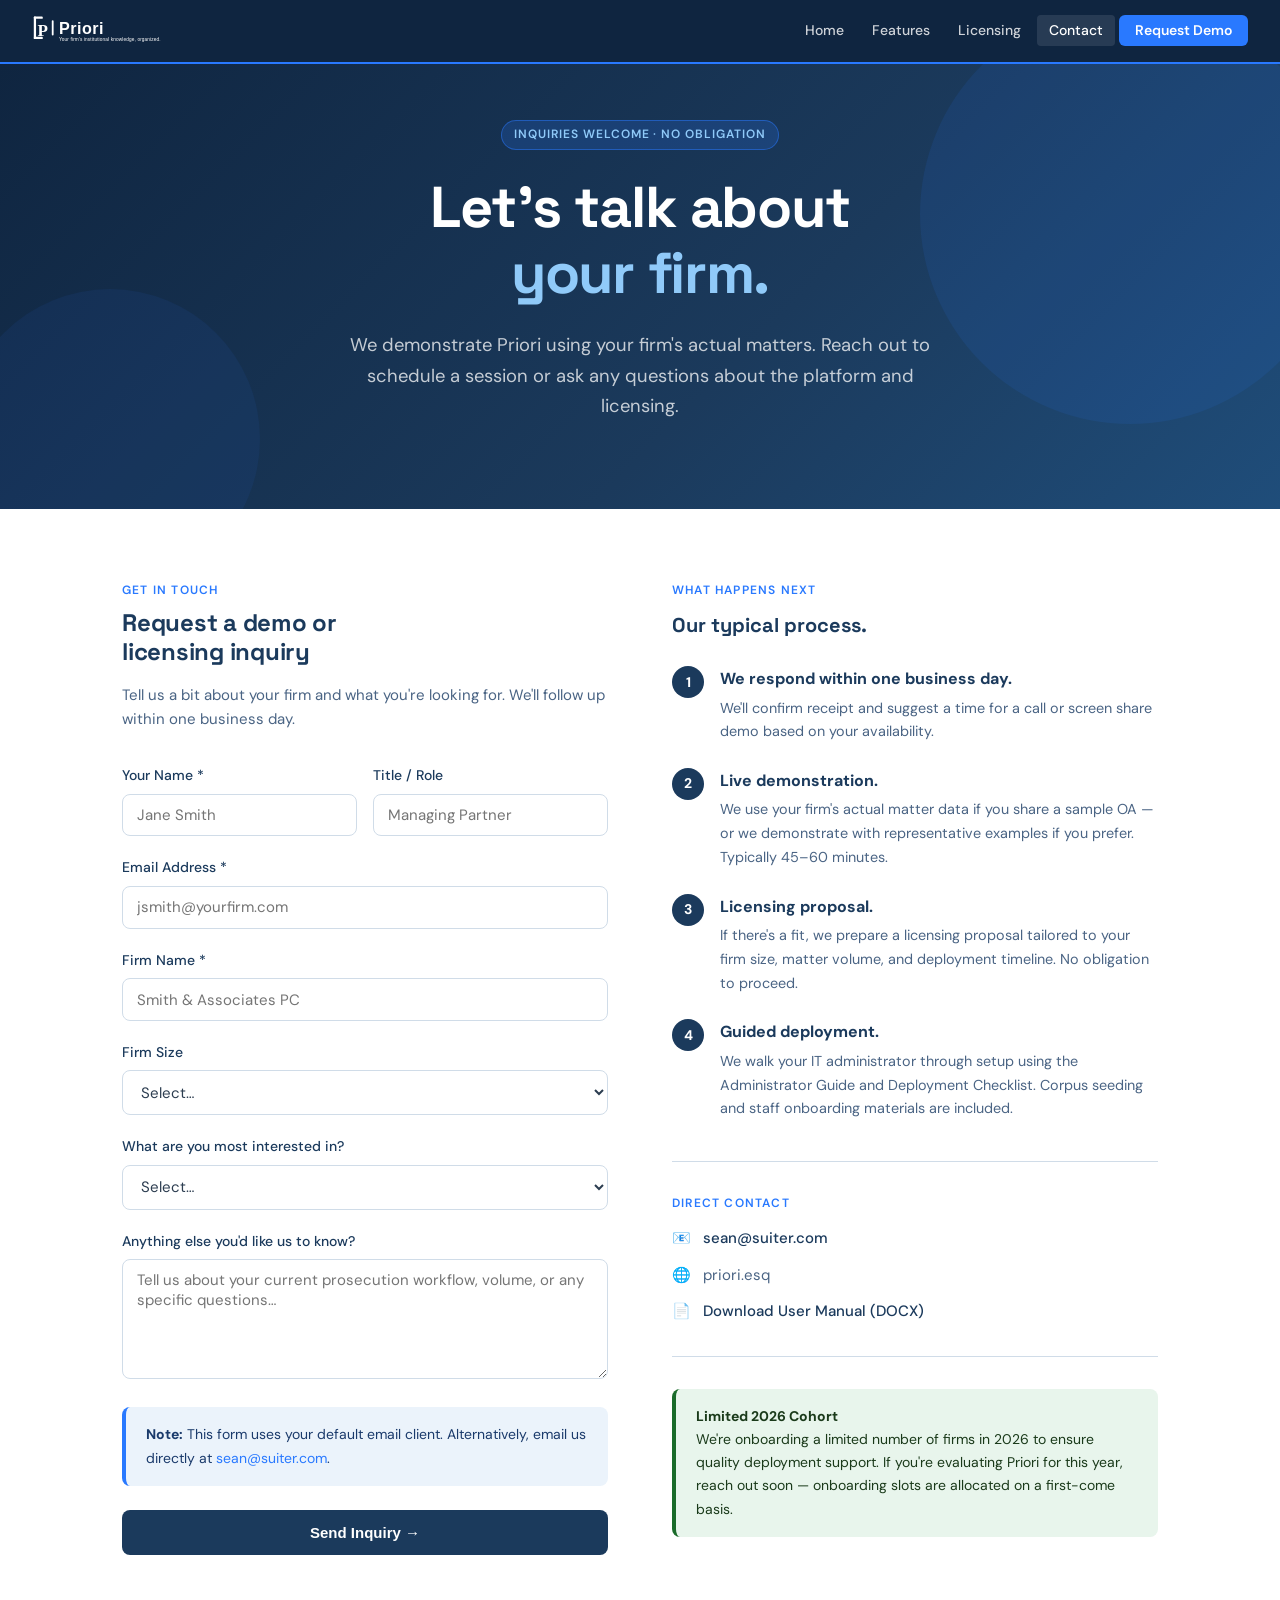
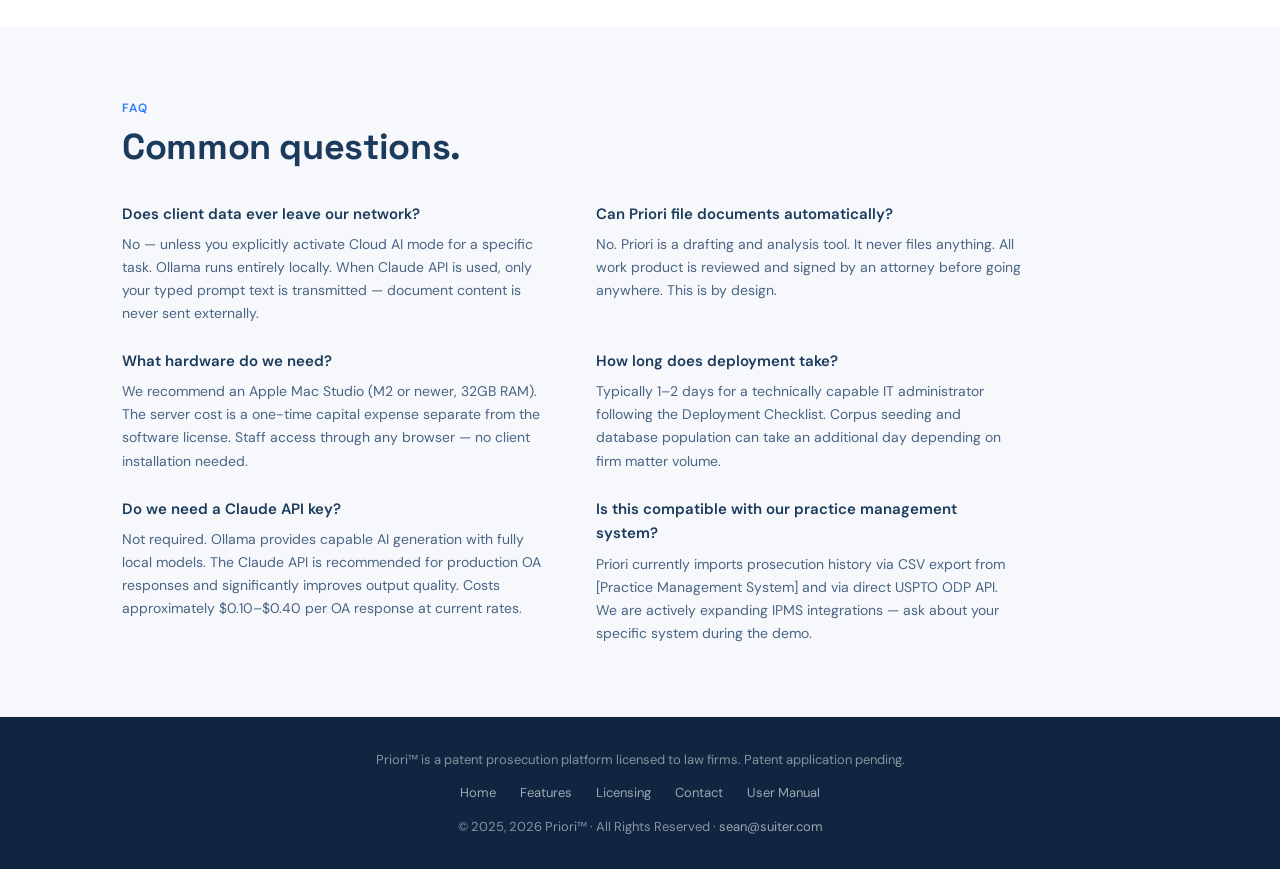
==== contact.html @ cbf9bd6c "Initial commit — Priori.esq static website 4-page static site: Home, Features, Licensing, Contact Sh" ====
<!DOCTYPE html>
<html lang="en">
<head>
  <meta charset="UTF-8">
  <meta name="viewport" content="width=device-width, initial-scale=1.0">
  <title>Contact — Priori™ Patent Prosecution Platform</title>
  <meta name="description" content="Contact Priori to request a demonstration, inquire about licensing, or ask questions about the platform.">
  <link rel="stylesheet" href="styles.css">
</head>
<body>

<nav class="nav">
  <a href="index.html" class="nav-logo">
    <img src="priori_logo.svg" alt="Priori">
  </a>
  <ul class="nav-links">
    <li><a href="index.html">Home</a></li>
    <li><a href="features.html">Features</a></li>
    <li><a href="licensing.html">Licensing</a></li>
    <li><a href="contact.html" class="active">Contact</a></li>
    <li><a href="contact.html" class="nav-cta">Request Demo</a></li>
  </ul>
</nav>

<!-- ── PAGE HERO ───────────────────────────────────────────── -->
<section class="hero" style="padding: 3.5rem 2rem 3rem;">
  <div class="hero-badge">Inquiries Welcome · No Obligation</div>
  <h1>Let's talk about<br><span>your firm.</span></h1>
  <p>We demonstrate Priori using your firm's actual matters. Reach out to schedule a session or ask any questions about the platform and licensing.</p>
</section>

<!-- ── CONTACT CONTENT ────────────────────────────────────────→ -->
<section class="section">
  <div class="container">
    <div style="display: grid; grid-template-columns: 1fr 1fr; gap: 4rem; align-items: start;">

      <!-- FORM -->
      <div>
        <div class="section-label">Get In Touch</div>
        <div class="section-title" style="font-size: 1.5rem;">Request a demo or<br>licensing inquiry</div>
        <p style="color: var(--slate); margin-bottom: 2rem; font-size: 0.9375rem;">Tell us a bit about your firm and what you're looking for. We'll follow up within one business day.</p>

        <form action="mailto:sean@suiter.com" method="post" enctype="text/plain">
          <div class="form-grid">
            <div class="form-group">
              <label for="name">Your Name *</label>
              <input type="text" id="name" name="name" placeholder="Jane Smith" required>
            </div>
            <div class="form-group">
              <label for="title">Title / Role</label>
              <input type="text" id="title" name="title" placeholder="Managing Partner">
            </div>
          </div>
          <div class="form-group">
            <label for="email">Email Address *</label>
            <input type="email" id="email" name="email" placeholder="jsmith@yourfirm.com" required>
          </div>
          <div class="form-group">
            <label for="firm">Firm Name *</label>
            <input type="text" id="firm" name="firm" placeholder="Smith & Associates PC" required>
          </div>
          <div class="form-group">
            <label for="size">Firm Size</label>
            <select id="size" name="size">
              <option value="">Select…</option>
              <option>Solo practitioner</option>
              <option>2–5 attorneys</option>
              <option>6–15 attorneys</option>
              <option>16–50 attorneys</option>
              <option>50+ attorneys</option>
            </select>
          </div>
          <div class="form-group">
            <label for="interest">What are you most interested in?</label>
            <select id="interest" name="interest">
              <option value="">Select…</option>
              <option>Live demonstration</option>
              <option>Licensing / pricing inquiry</option>
              <option>Technical / IT questions</option>
              <option>General information</option>
              <option>Outside counsel / in-house evaluation</option>
            </select>
          </div>
          <div class="form-group">
            <label for="message">Anything else you'd like us to know?</label>
            <textarea id="message" name="message" placeholder="Tell us about your current prosecution workflow, volume, or any specific questions…"></textarea>
          </div>

          <div class="alert alert-blue" style="margin-bottom: 1.5rem;">
            <strong>Note:</strong> This form uses your default email client. Alternatively, email us directly at <a href="mailto:sean@suiter.com">sean@suiter.com</a>.
          </div>

          <button type="submit" class="btn btn-navy" style="width: 100%; justify-content: center;">Send Inquiry →</button>
        </form>
      </div>

      <!-- RIGHT COLUMN -->
      <div>
        <div class="section-label">What Happens Next</div>
        <h3 style="font-family: 'Space Grotesk', sans-serif; color: var(--navy); margin-bottom: 1.5rem; font-size: 1.25rem; font-weight: 700;">Our typical process.</h3>

        <div style="display: flex; flex-direction: column; gap: 1.5rem; margin-bottom: 2.5rem;">
          <div style="display: flex; gap: 1rem;">
            <div style="width: 32px; height: 32px; background: var(--navy); color: #fff; border-radius: 50%; display: flex; align-items: center; justify-content: center; font-weight: 700; font-size: 0.875rem; flex-shrink: 0;">1</div>
            <div>
              <strong style="color: var(--navy);">We respond within one business day.</strong>
              <p style="color: var(--slate); font-size: 0.9rem; margin-top: 0.25rem;">We'll confirm receipt and suggest a time for a call or screen share demo based on your availability.</p>
            </div>
          </div>
          <div style="display: flex; gap: 1rem;">
            <div style="width: 32px; height: 32px; background: var(--navy); color: #fff; border-radius: 50%; display: flex; align-items: center; justify-content: center; font-weight: 700; font-size: 0.875rem; flex-shrink: 0;">2</div>
            <div>
              <strong style="color: var(--navy);">Live demonstration.</strong>
              <p style="color: var(--slate); font-size: 0.9rem; margin-top: 0.25rem;">We use your firm's actual matter data if you share a sample OA — or we demonstrate with representative examples if you prefer. Typically 45–60 minutes.</p>
            </div>
          </div>
          <div style="display: flex; gap: 1rem;">
            <div style="width: 32px; height: 32px; background: var(--navy); color: #fff; border-radius: 50%; display: flex; align-items: center; justify-content: center; font-weight: 700; font-size: 0.875rem; flex-shrink: 0;">3</div>
            <div>
              <strong style="color: var(--navy);">Licensing proposal.</strong>
              <p style="color: var(--slate); font-size: 0.9rem; margin-top: 0.25rem;">If there's a fit, we prepare a licensing proposal tailored to your firm size, matter volume, and deployment timeline. No obligation to proceed.</p>
            </div>
          </div>
          <div style="display: flex; gap: 1rem;">
            <div style="width: 32px; height: 32px; background: var(--navy); color: #fff; border-radius: 50%; display: flex; align-items: center; justify-content: center; font-weight: 700; font-size: 0.875rem; flex-shrink: 0;">4</div>
            <div>
              <strong style="color: var(--navy);">Guided deployment.</strong>
              <p style="color: var(--slate); font-size: 0.9rem; margin-top: 0.25rem;">We walk your IT administrator through setup using the Administrator Guide and Deployment Checklist. Corpus seeding and staff onboarding materials are included.</p>
            </div>
          </div>
        </div>

        <hr class="divider">

        <div class="section-label" style="margin-bottom: 0.75rem;">Direct Contact</div>
        <div style="display: flex; flex-direction: column; gap: 0.75rem; margin-bottom: 2rem;">
          <div style="display: flex; align-items: center; gap: 0.75rem; font-size: 0.9375rem;">
            <span>📧</span>
            <a href="mailto:sean@suiter.com" style="color: var(--navy); font-weight: 500;">sean@suiter.com</a>
          </div>
          <div style="display: flex; align-items: center; gap: 0.75rem; font-size: 0.9375rem;">
            <span>🌐</span>
            <span style="color: var(--slate);">priori.esq</span>
          </div>
          <div style="display: flex; align-items: center; gap: 0.75rem; font-size: 0.9375rem;">
            <span>📄</span>
            <a href="Priori_UserManual.docx" download style="color: var(--navy); font-weight: 500;">Download User Manual (DOCX)</a>
          </div>
        </div>

        <hr class="divider">

        <div class="alert alert-green">
          <strong>Limited 2026 Cohort</strong><br>
          We're onboarding a limited number of firms in 2026 to ensure quality deployment support. If you're evaluating Priori for this year, reach out soon — onboarding slots are allocated on a first-come basis.
        </div>
      </div>

    </div>
  </div>
</section>

<!-- ── FAQ ─────────────────────────────────────────────────── -->
<section class="section" style="background: var(--light);">
  <div class="container">
    <div class="section-label">FAQ</div>
    <div class="section-title">Common questions.</div>

    <div style="display: grid; grid-template-columns: 1fr 1fr; gap: 1.5rem 3rem; margin-top: 2rem; max-width: 900px;">

      <div>
        <h4 style="color: var(--navy); font-size: 0.9375rem; font-weight: 600; margin-bottom: 0.4rem;">Does client data ever leave our network?</h4>
        <p style="font-size: 0.875rem; color: var(--slate);">No — unless you explicitly activate Cloud AI mode for a specific task. Ollama runs entirely locally. When Claude API is used, only your typed prompt text is transmitted — document content is never sent externally.</p>
      </div>

      <div>
        <h4 style="color: var(--navy); font-size: 0.9375rem; font-weight: 600; margin-bottom: 0.4rem;">Can Priori file documents automatically?</h4>
        <p style="font-size: 0.875rem; color: var(--slate);">No. Priori is a drafting and analysis tool. It never files anything. All work product is reviewed and signed by an attorney before going anywhere. This is by design.</p>
      </div>

      <div>
        <h4 style="color: var(--navy); font-size: 0.9375rem; font-weight: 600; margin-bottom: 0.4rem;">What hardware do we need?</h4>
        <p style="font-size: 0.875rem; color: var(--slate);">We recommend an Apple Mac Studio (M2 or newer, 32GB RAM). The server cost is a one-time capital expense separate from the software license. Staff access through any browser — no client installation needed.</p>
      </div>

      <div>
        <h4 style="color: var(--navy); font-size: 0.9375rem; font-weight: 600; margin-bottom: 0.4rem;">How long does deployment take?</h4>
        <p style="font-size: 0.875rem; color: var(--slate);">Typically 1–2 days for a technically capable IT administrator following the Deployment Checklist. Corpus seeding and database population can take an additional day depending on firm matter volume.</p>
      </div>

      <div>
        <h4 style="color: var(--navy); font-size: 0.9375rem; font-weight: 600; margin-bottom: 0.4rem;">Do we need a Claude API key?</h4>
        <p style="font-size: 0.875rem; color: var(--slate);">Not required. Ollama provides capable AI generation with fully local models. The Claude API is recommended for production OA responses and significantly improves output quality. Costs approximately $0.10–$0.40 per OA response at current rates.</p>
      </div>

      <div>
        <h4 style="color: var(--navy); font-size: 0.9375rem; font-weight: 600; margin-bottom: 0.4rem;">Is this compatible with our practice management system?</h4>
        <p style="font-size: 0.875rem; color: var(--slate);">Priori currently imports prosecution history via CSV export from [Practice Management System] and via direct USPTO ODP API. We are actively expanding IPMS integrations — ask about your specific system during the demo.</p>
      </div>

    </div>
  </div>
</section>

<footer>
  <div class="footer-inner">
    <div>Priori™ is a patent prosecution platform licensed to law firms. Patent application pending.</div>
    <div class="footer-links">
      <a href="index.html">Home</a>
      <a href="features.html">Features</a>
      <a href="licensing.html">Licensing</a>
      <a href="contact.html">Contact</a>
      <a href="Priori_UserManual.docx" download>User Manual</a>
    </div>
    <div>© 2025, 2026 Priori™ · All Rights Reserved · <a href="mailto:sean@suiter.com">sean@suiter.com</a></div>
  </div>
</footer>

</body>
</html>
---- styles.css ----
/* ── Priori.esq — Shared Stylesheet ── */
@import url('https://fonts.googleapis.com/css2?family=Space+Grotesk:wght@400;500;600;700&family=DM+Sans:ital,wght@0,300;0,400;0,500;1,400&display=swap');

:root {
  --navy:   #1B3A5C;
  --navy2:  #0F2540;
  --blue:   #2979FF;
  --slate:  #4A6484;
  --mist:   #EBF3FB;
  --green:  #1A6B2A;
  --lgreen: #E8F5EC;
  --amber:  #7B4000;
  --lamber: #FFFBF0;
  --red:    #9B2E2E;
  --lred:   #FDF0F0;
  --light:  #F6F8FB;
  --border: #D0DCE8;
  --body:   #2C3D50;
  --muted:  #7A8AA0;
  --white:  #FFFFFF;
}

*, *::before, *::after { box-sizing: border-box; margin: 0; padding: 0; }

html { scroll-behavior: smooth; font-size: 16px; }

body {
  font-family: 'DM Sans', system-ui, sans-serif;
  color: var(--body);
  background: var(--white);
  line-height: 1.65;
}

a { color: var(--blue); text-decoration: none; }
a:hover { text-decoration: underline; }

/* ── NAV ─────────────────────────────────────────────────── */
.nav {
  position: sticky;
  top: 0;
  z-index: 100;
  background: var(--navy2);
  border-bottom: 2px solid var(--blue);
  padding: 0 2rem;
  display: flex;
  align-items: center;
  justify-content: space-between;
  height: 64px;
}

.nav-logo {
  display: flex;
  align-items: center;
  gap: 0.5rem;
  text-decoration: none;
}

.nav-logo img { height: 36px; filter: brightness(0) invert(1); }

.nav-links {
  display: flex;
  gap: 0.25rem;
  list-style: none;
  align-items: center;
}

.nav-links a {
  color: rgba(255,255,255,0.8);
  font-size: 0.875rem;
  font-weight: 500;
  padding: 0.4rem 0.75rem;
  border-radius: 4px;
  transition: background 0.15s, color 0.15s;
  text-decoration: none;
}

.nav-links a:hover, .nav-links a.active {
  color: #fff;
  background: rgba(255,255,255,0.1);
}

.nav-cta {
  background: var(--blue) !important;
  color: #fff !important;
  border-radius: 6px !important;
  padding: 0.4rem 1rem !important;
  font-weight: 600 !important;
}

.nav-cta:hover { background: #1565C0 !important; }

/* ── HERO ─────────────────────────────────────────────────── */
.hero {
  background: linear-gradient(135deg, var(--navy2) 0%, var(--navy) 60%, #1F4D7A 100%);
  color: #fff;
  padding: 5rem 2rem 4rem;
  text-align: center;
  position: relative;
  overflow: hidden;
}

.hero::before {
  content: '';
  position: absolute;
  top: -60px; right: -60px;
  width: 420px; height: 420px;
  border-radius: 50%;
  background: rgba(41,121,255,0.10);
  pointer-events: none;
}

.hero::after {
  content: '';
  position: absolute;
  bottom: -80px; left: -40px;
  width: 300px; height: 300px;
  border-radius: 50%;
  background: rgba(41,121,255,0.07);
  pointer-events: none;
}

.hero-badge {
  display: inline-block;
  background: rgba(41,121,255,0.20);
  border: 1px solid rgba(41,121,255,0.5);
  color: #90CAF9;
  font-size: 0.75rem;
  font-weight: 600;
  letter-spacing: 0.08em;
  text-transform: uppercase;
  padding: 0.25rem 0.75rem;
  border-radius: 100px;
  margin-bottom: 1.5rem;
}

.hero h1 {
  font-family: 'Space Grotesk', sans-serif;
  font-size: clamp(2.2rem, 5vw, 3.6rem);
  font-weight: 700;
  line-height: 1.15;
  max-width: 820px;
  margin: 0 auto 1.5rem;
  letter-spacing: -0.02em;
}

.hero h1 span { color: #90CAF9; }

.hero p {
  font-size: 1.15rem;
  color: rgba(255,255,255,0.75);
  max-width: 600px;
  margin: 0 auto 2.5rem;
}

.hero-actions {
  display: flex;
  gap: 1rem;
  justify-content: center;
  flex-wrap: wrap;
}

/* ── BUTTONS ─────────────────────────────────────────────── */
.btn {
  display: inline-flex;
  align-items: center;
  gap: 0.4rem;
  padding: 0.75rem 1.5rem;
  border-radius: 8px;
  font-weight: 600;
  font-size: 0.9375rem;
  cursor: pointer;
  transition: all 0.15s;
  text-decoration: none;
  border: 2px solid transparent;
}

.btn-primary {
  background: var(--blue);
  color: #fff;
}
.btn-primary:hover { background: #1565C0; text-decoration: none; color: #fff; }

.btn-outline {
  background: transparent;
  color: #fff;
  border-color: rgba(255,255,255,0.4);
}
.btn-outline:hover {
  background: rgba(255,255,255,0.08);
  border-color: rgba(255,255,255,0.7);
  text-decoration: none;
  color: #fff;
}

.btn-navy {
  background: var(--navy);
  color: #fff;
}
.btn-navy:hover { background: var(--navy2); text-decoration: none; color: #fff; }

.btn-ghost {
  background: transparent;
  color: var(--navy);
  border-color: var(--border);
}
.btn-ghost:hover { background: var(--mist); text-decoration: none; }

/* ── LAYOUT ──────────────────────────────────────────────── */
.container { max-width: 1100px; margin: 0 auto; padding: 0 2rem; }

.section { padding: 4.5rem 2rem; }
.section-sm { padding: 3rem 2rem; }

.section-label {
  font-size: 0.75rem;
  font-weight: 600;
  letter-spacing: 0.1em;
  text-transform: uppercase;
  color: var(--blue);
  margin-bottom: 0.5rem;
}

.section-title {
  font-family: 'Space Grotesk', sans-serif;
  font-size: clamp(1.6rem, 3vw, 2.25rem);
  font-weight: 700;
  color: var(--navy);
  line-height: 1.2;
  margin-bottom: 1rem;
  letter-spacing: -0.01em;
}

.section-sub {
  font-size: 1.05rem;
  color: var(--slate);
  max-width: 640px;
  margin-bottom: 2.5rem;
}

/* ── CARDS ───────────────────────────────────────────────── */
.card-grid {
  display: grid;
  grid-template-columns: repeat(auto-fit, minmax(280px, 1fr));
  gap: 1.5rem;
}

.card {
  background: var(--white);
  border: 1px solid var(--border);
  border-radius: 12px;
  padding: 1.75rem;
  transition: box-shadow 0.2s, transform 0.2s;
}

.card:hover {
  box-shadow: 0 8px 24px rgba(27,58,92,0.12);
  transform: translateY(-2px);
}

.card-icon {
  font-size: 1.75rem;
  margin-bottom: 1rem;
}

.card h3 {
  font-family: 'Space Grotesk', sans-serif;
  font-size: 1.0625rem;
  font-weight: 600;
  color: var(--navy);
  margin-bottom: 0.5rem;
}

.card p {
  font-size: 0.9rem;
  color: var(--slate);
  line-height: 1.6;
}

/* ── AUDIENCE TABS ───────────────────────────────────────── */
.audience-grid {
  display: grid;
  grid-template-columns: repeat(auto-fit, minmax(300px, 1fr));
  gap: 1.5rem;
  margin-top: 2rem;
}

.audience-card {
  border-radius: 12px;
  padding: 2rem;
  border: 1px solid transparent;
}

.audience-card.navy { background: var(--navy); color: #fff; }
.audience-card.navy .aud-label { color: #90CAF9; }
.audience-card.navy h3 { color: #fff; }
.audience-card.navy p { color: rgba(255,255,255,0.75); }
.audience-card.navy ul li::before { color: #90CAF9; }

.audience-card.light { background: var(--mist); border-color: var(--border); }
.audience-card.light .aud-label { color: var(--blue); }
.audience-card.light h3 { color: var(--navy); }
.audience-card.light p { color: var(--slate); }

.audience-card.green { background: var(--lgreen); border-color: #A5D6A7; }
.audience-card.green .aud-label { color: var(--green); }
.audience-card.green h3 { color: var(--green); }
.audience-card.green p { color: #2E7D32; }

.aud-label {
  font-size: 0.7rem;
  font-weight: 700;
  letter-spacing: 0.1em;
  text-transform: uppercase;
  margin-bottom: 0.5rem;
}

.audience-card h3 {
  font-family: 'Space Grotesk', sans-serif;
  font-size: 1.1875rem;
  font-weight: 700;
  margin-bottom: 0.75rem;
  line-height: 1.25;
}

.audience-card ul {
  list-style: none;
  display: flex;
  flex-direction: column;
  gap: 0.5rem;
  font-size: 0.9rem;
  line-height: 1.5;
}

.audience-card ul li::before {
  content: '→ ';
  font-weight: 600;
}

/* ── FEATURE LIST ────────────────────────────────────────── */
.feature-row {
  display: grid;
  grid-template-columns: 1fr 1fr;
  gap: 3rem;
  align-items: center;
  margin-bottom: 4rem;
}

.feature-row.reverse { direction: rtl; }
.feature-row.reverse > * { direction: ltr; }

.feature-text h3 {
  font-family: 'Space Grotesk', sans-serif;
  font-size: 1.375rem;
  font-weight: 700;
  color: var(--navy);
  margin-bottom: 0.75rem;
}

.feature-text p {
  color: var(--slate);
  margin-bottom: 1rem;
  font-size: 0.9375rem;
}

.feature-list {
  list-style: none;
  display: flex;
  flex-direction: column;
  gap: 0.4rem;
}

.feature-list li {
  font-size: 0.875rem;
  color: var(--body);
  display: flex;
  gap: 0.5rem;
}

.feature-list li::before {
  content: '✓';
  color: var(--green);
  font-weight: 700;
  flex-shrink: 0;
}

.feature-panel {
  background: var(--light);
  border: 1px solid var(--border);
  border-radius: 12px;
  padding: 2rem;
  font-size: 0.875rem;
  color: var(--slate);
}

.feature-panel-title {
  font-family: 'Space Grotesk', sans-serif;
  font-size: 0.875rem;
  font-weight: 600;
  color: var(--navy);
  margin-bottom: 1rem;
  padding-bottom: 0.5rem;
  border-bottom: 1px solid var(--border);
}

/* ── PILL TAGS ───────────────────────────────────────────── */
.tag {
  display: inline-block;
  font-size: 0.75rem;
  font-weight: 600;
  padding: 0.2rem 0.6rem;
  border-radius: 100px;
  margin: 0.15rem;
}

.tag-blue { background: var(--mist); color: var(--navy); }
.tag-green { background: var(--lgreen); color: var(--green); }
.tag-amber { background: var(--lamber); color: var(--amber); }

/* ── TRUST BAR ───────────────────────────────────────────── */
.trust-bar {
  background: var(--navy);
  color: rgba(255,255,255,0.7);
  padding: 1.25rem 2rem;
  display: flex;
  gap: 2.5rem;
  justify-content: center;
  flex-wrap: wrap;
  font-size: 0.8125rem;
  font-weight: 500;
  letter-spacing: 0.02em;
}

.trust-bar span { display: flex; align-items: center; gap: 0.4rem; color: rgba(255,255,255,0.8); }
.trust-bar strong { color: #fff; }

/* ── CTA BANNER ──────────────────────────────────────────── */
.cta-banner {
  background: linear-gradient(135deg, var(--navy2) 0%, #1F4D7A 100%);
  color: #fff;
  text-align: center;
  padding: 4rem 2rem;
}

.cta-banner h2 {
  font-family: 'Space Grotesk', sans-serif;
  font-size: clamp(1.5rem, 3vw, 2rem);
  font-weight: 700;
  margin-bottom: 0.75rem;
  letter-spacing: -0.01em;
}

.cta-banner p {
  color: rgba(255,255,255,0.75);
  max-width: 480px;
  margin: 0 auto 2rem;
}

/* ── FOOTER ──────────────────────────────────────────────── */
footer {
  background: var(--navy2);
  color: rgba(255,255,255,0.5);
  padding: 2rem;
  text-align: center;
  font-size: 0.8125rem;
}

footer a { color: rgba(255,255,255,0.6); }
footer a:hover { color: #fff; }

.footer-inner {
  max-width: 1100px;
  margin: 0 auto;
  display: flex;
  flex-direction: column;
  gap: 0.75rem;
  align-items: center;
}

.footer-links {
  display: flex;
  gap: 1.5rem;
  flex-wrap: wrap;
  justify-content: center;
}

/* ── TABLE ───────────────────────────────────────────────── */
table { width: 100%; border-collapse: collapse; font-size: 0.875rem; }
th {
  background: var(--navy);
  color: #fff;
  padding: 0.75rem 1rem;
  text-align: left;
  font-weight: 600;
  font-size: 0.8125rem;
}
td {
  padding: 0.7rem 1rem;
  border-bottom: 1px solid var(--border);
  color: var(--body);
}
tr:nth-child(even) td { background: var(--light); }
.check { color: var(--green); font-weight: 700; }
.dash  { color: var(--muted); }

/* ── FORM ────────────────────────────────────────────────── */
.form-group { margin-bottom: 1.25rem; }
label { display: block; font-size: 0.875rem; font-weight: 500; margin-bottom: 0.4rem; color: var(--navy); }
input, select, textarea {
  width: 100%;
  padding: 0.65rem 0.875rem;
  border: 1.5px solid var(--border);
  border-radius: 8px;
  font-family: inherit;
  font-size: 0.9375rem;
  color: var(--body);
  background: var(--white);
  transition: border-color 0.15s;
}
input:focus, select:focus, textarea:focus {
  outline: none;
  border-color: var(--blue);
}
textarea { resize: vertical; min-height: 120px; }

.form-grid { display: grid; grid-template-columns: 1fr 1fr; gap: 1rem; }

/* ── ALERT BOXES ─────────────────────────────────────────── */
.alert {
  padding: 1rem 1.25rem;
  border-radius: 8px;
  font-size: 0.875rem;
  margin: 1rem 0;
  border-left: 4px solid;
}
.alert-blue { background: var(--mist); border-color: var(--blue); color: #1A3A6B; }
.alert-green { background: var(--lgreen); border-color: var(--green); color: #1A3A1A; }

/* ── DIVIDER ─────────────────────────────────────────────── */
.divider { border: none; border-top: 1px solid var(--border); margin: 2rem 0; }

/* ── RESPONSIVE ──────────────────────────────────────────── */
@media (max-width: 768px) {
  .feature-row { grid-template-columns: 1fr; }
  .feature-row.reverse { direction: ltr; }
  .form-grid { grid-template-columns: 1fr; }
  .nav-links { display: none; }
  .trust-bar { gap: 1.25rem; }
}
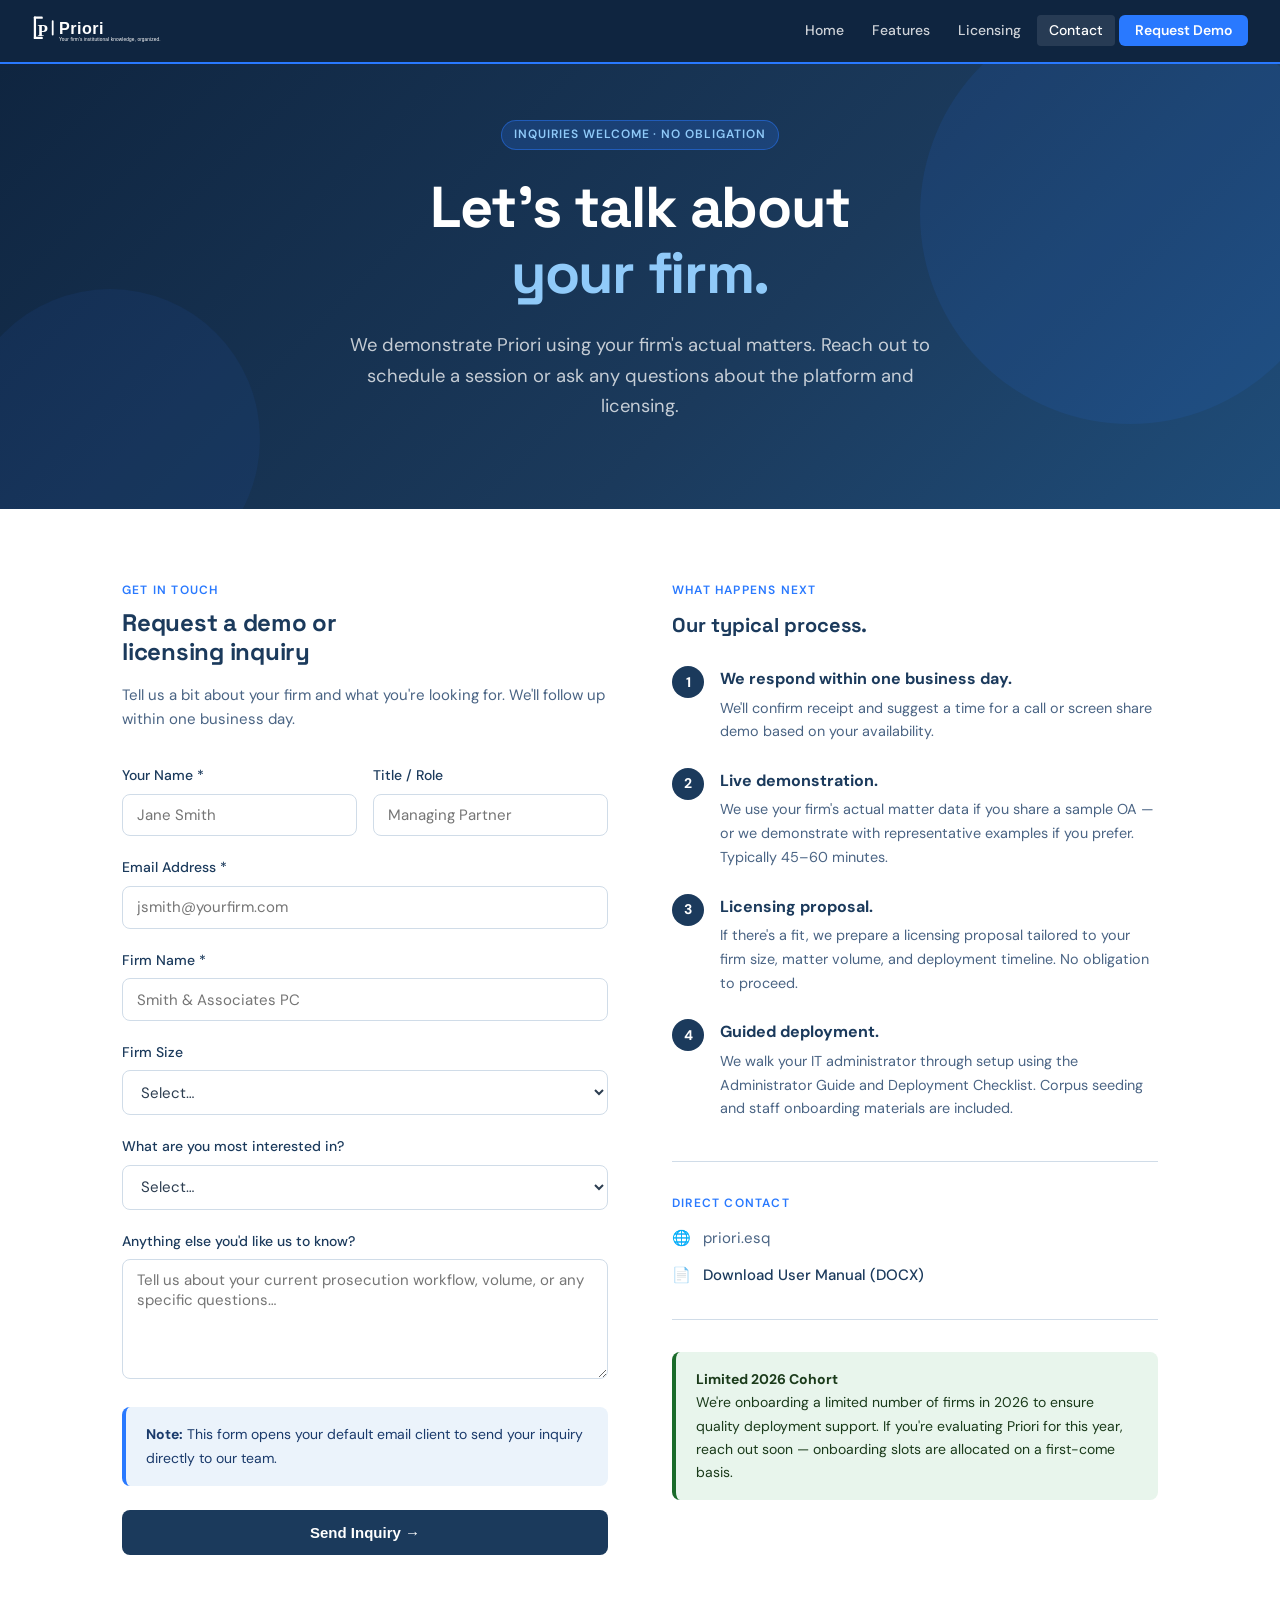
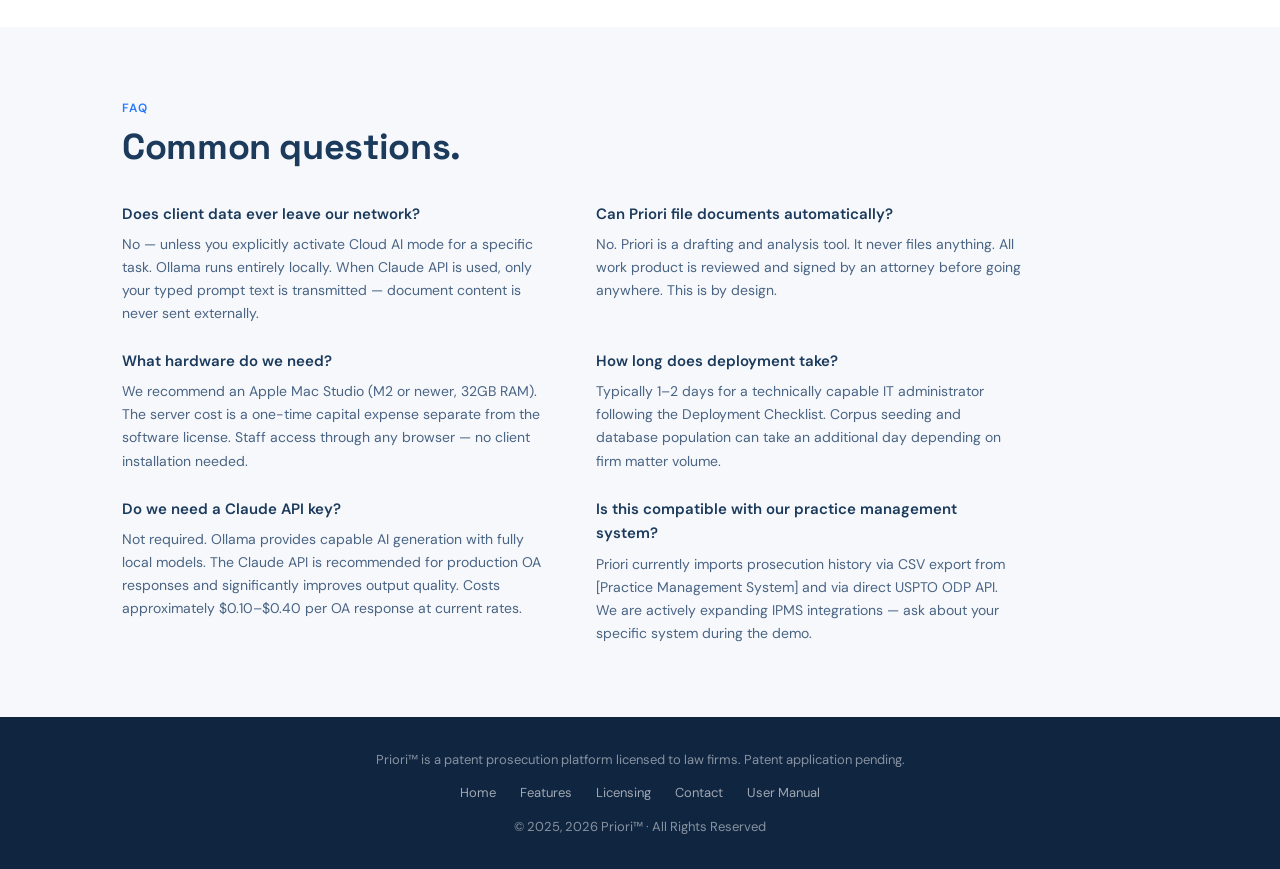
==== commit 576ab56f: "Remove email addresses, add config.js, clean up firm references - Strip all visible/scrapable sean@s" ====
--- a/contact.html
+++ b/contact.html
@@ -5,6 +5,7 @@
   <meta name="viewport" content="width=device-width, initial-scale=1.0">
   <title>Contact — Priori™ Patent Prosecution Platform</title>
   <meta name="description" content="Contact Priori to request a demonstration, inquire about licensing, or ask questions about the platform.">
+  <link rel="canonical" href="https://priori.esq/contact.html">
   <link rel="stylesheet" href="styles.css">
 </head>
 <body>
@@ -40,7 +41,7 @@
         <div class="section-title" style="font-size: 1.5rem;">Request a demo or<br>licensing inquiry</div>
         <p style="color: var(--slate); margin-bottom: 2rem; font-size: 0.9375rem;">Tell us a bit about your firm and what you're looking for. We'll follow up within one business day.</p>
 
-        <form action="mailto:sean@suiter.com" method="post" enctype="text/plain">
+        <form id="contact-form" method="post" enctype="text/plain">
           <div class="form-grid">
             <div class="form-group">
               <label for="name">Your Name *</label>
@@ -87,7 +88,7 @@
           </div>
 
           <div class="alert alert-blue" style="margin-bottom: 1.5rem;">
-            <strong>Note:</strong> This form uses your default email client. Alternatively, email us directly at <a href="mailto:sean@suiter.com">sean@suiter.com</a>.
+            <strong>Note:</strong> This form opens your default email client to send your inquiry directly to our team.
           </div>
 
           <button type="submit" class="btn btn-navy" style="width: 100%; justify-content: center;">Send Inquiry →</button>
@@ -134,10 +135,6 @@
 
         <div class="section-label" style="margin-bottom: 0.75rem;">Direct Contact</div>
         <div style="display: flex; flex-direction: column; gap: 0.75rem; margin-bottom: 2rem;">
-          <div style="display: flex; align-items: center; gap: 0.75rem; font-size: 0.9375rem;">
-            <span>📧</span>
-            <a href="mailto:sean@suiter.com" style="color: var(--navy); font-weight: 500;">sean@suiter.com</a>
-          </div>
           <div style="display: flex; align-items: center; gap: 0.75rem; font-size: 0.9375rem;">
             <span>🌐</span>
             <span style="color: var(--slate);">priori.esq</span>
@@ -212,9 +209,18 @@
       <a href="contact.html">Contact</a>
       <a href="Priori_UserManual.docx" download>User Manual</a>
     </div>
-    <div>© 2025, 2026 Priori™ · All Rights Reserved · <a href="mailto:sean@suiter.com">sean@suiter.com</a></div>
+    <div>© 2025, 2026 Priori™ · All Rights Reserved</div>
   </div>
 </footer>
 
+<script src="config.js"></script>
+<script>
+document.getElementById('contact-form').addEventListener('submit', function(e) {
+  e.preventDefault();
+  var addr = PRIORI_CONFIG.CONTACT_EMAIL[0] + '@' + PRIORI_CONFIG.CONTACT_EMAIL[1];
+  this.action = 'mailto:' + addr;
+  this.submit();
+});
+</script>
 </body>
 </html>
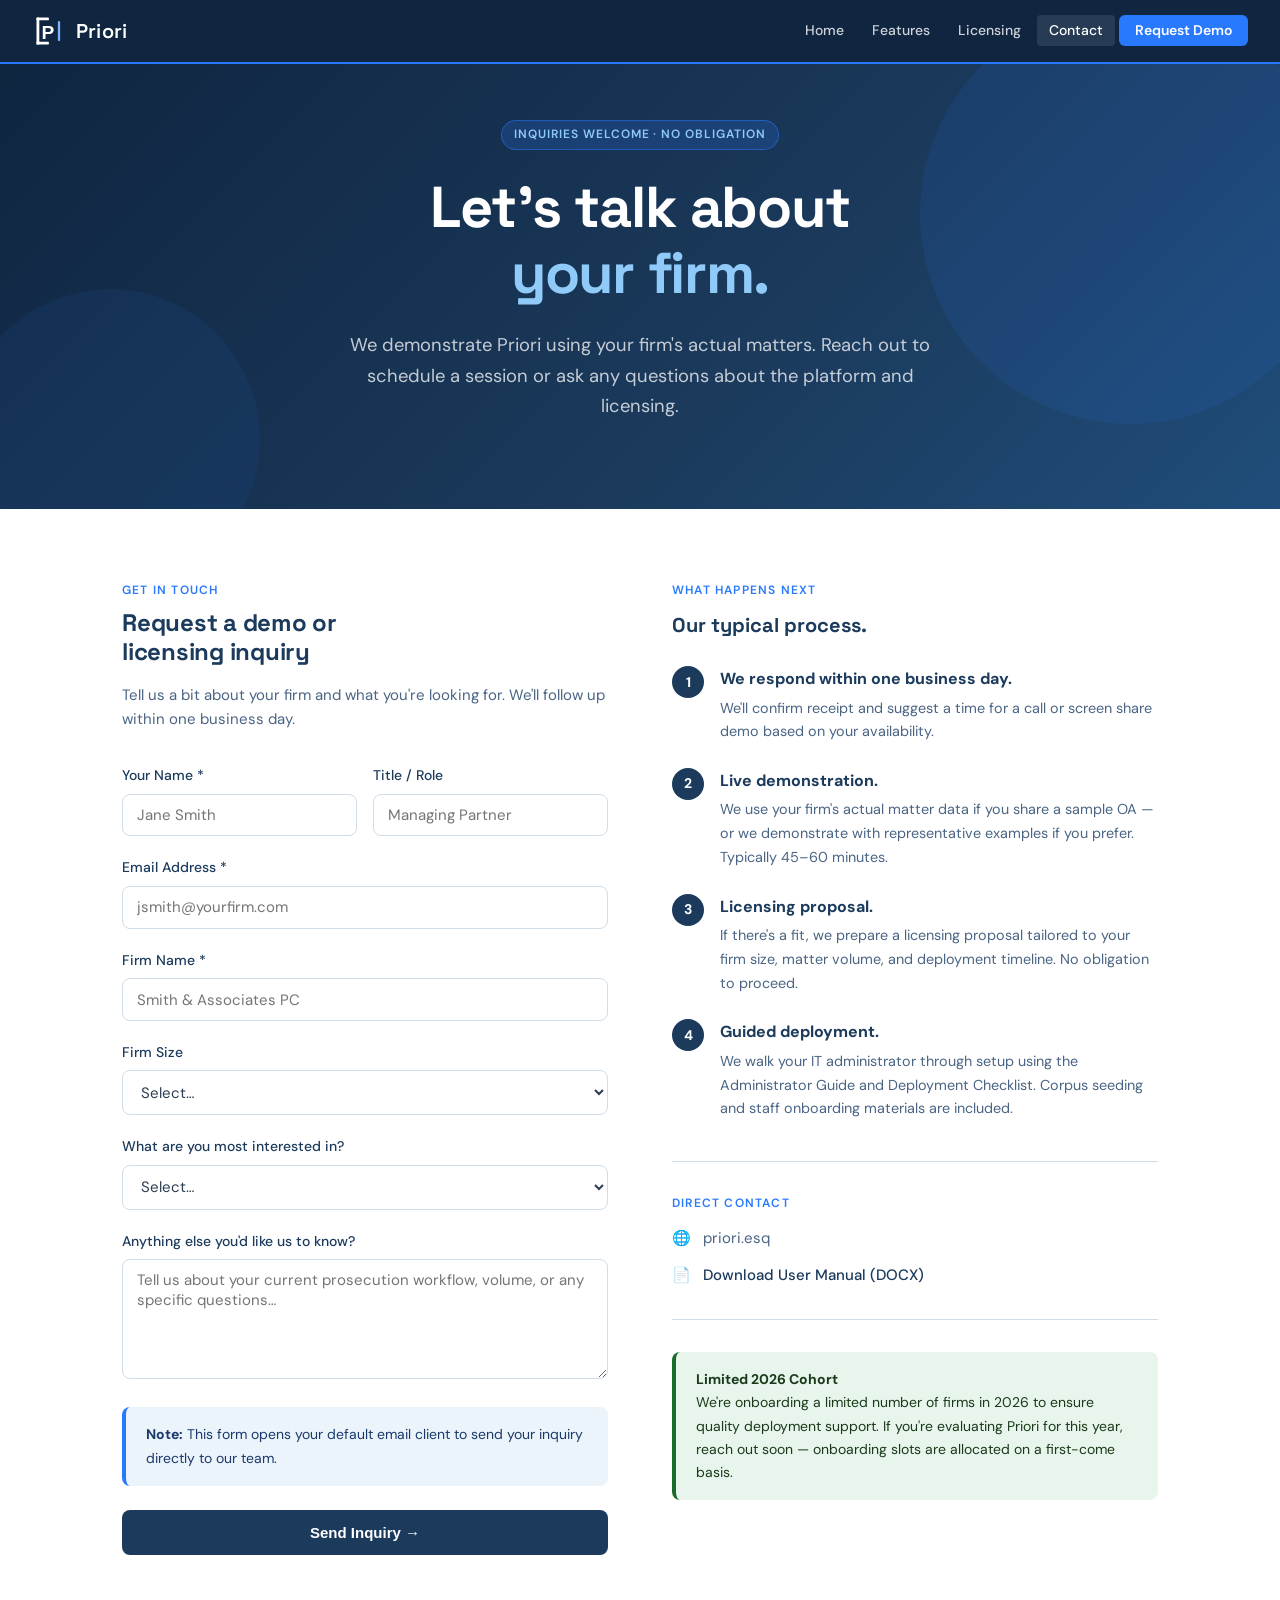
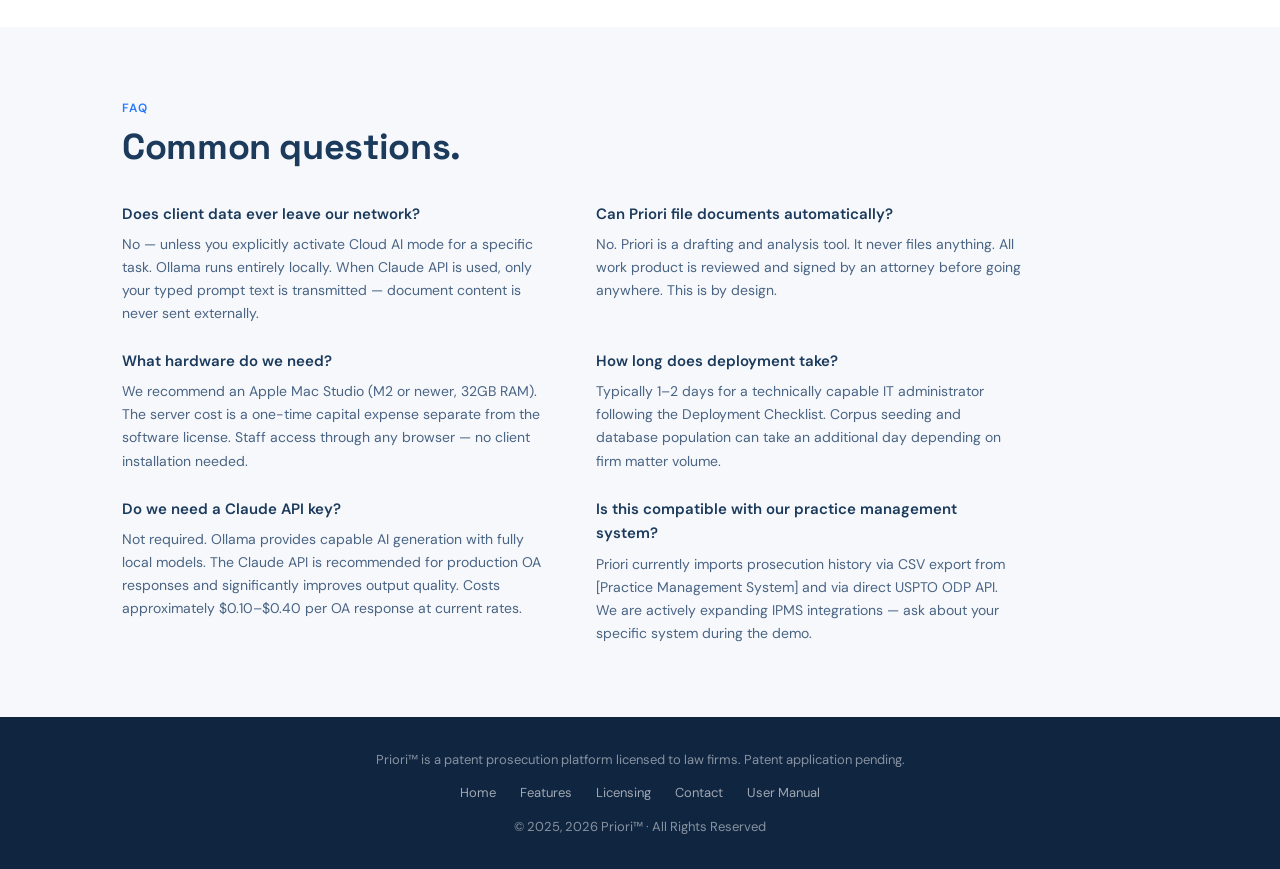
==== commit bd4d74e3: "Logo: match app branding exactly — icon from layout.py + Space Grotesk wordmark" ====
--- a/contact.html
+++ b/contact.html
@@ -12,7 +12,8 @@
 
 <nav class="nav">
   <a href="index.html" class="nav-logo">
-    <img src="priori_logo.svg" alt="Priori">
+    <img src="priori_logo.svg" alt="Priori" style="width:36px;height:36px;">
+    <span class="nav-wordmark">Priori</span>
   </a>
   <ul class="nav-links">
     <li><a href="index.html">Home</a></li>
--- a/styles.css
+++ b/styles.css
@@ -55,7 +55,14 @@
   text-decoration: none;
 }
 
-.nav-logo img { height: 36px; filter: brightness(0) invert(1); }
+.nav-logo img { height: 36px; }
+.nav-wordmark {
+  font-family: 'Space Grotesk', sans-serif;
+  font-weight: 600;
+  font-size: 1.25rem;
+  color: #ffffff;
+  letter-spacing: 0.01em;
+}
 
 .nav-links {
   display: flex;
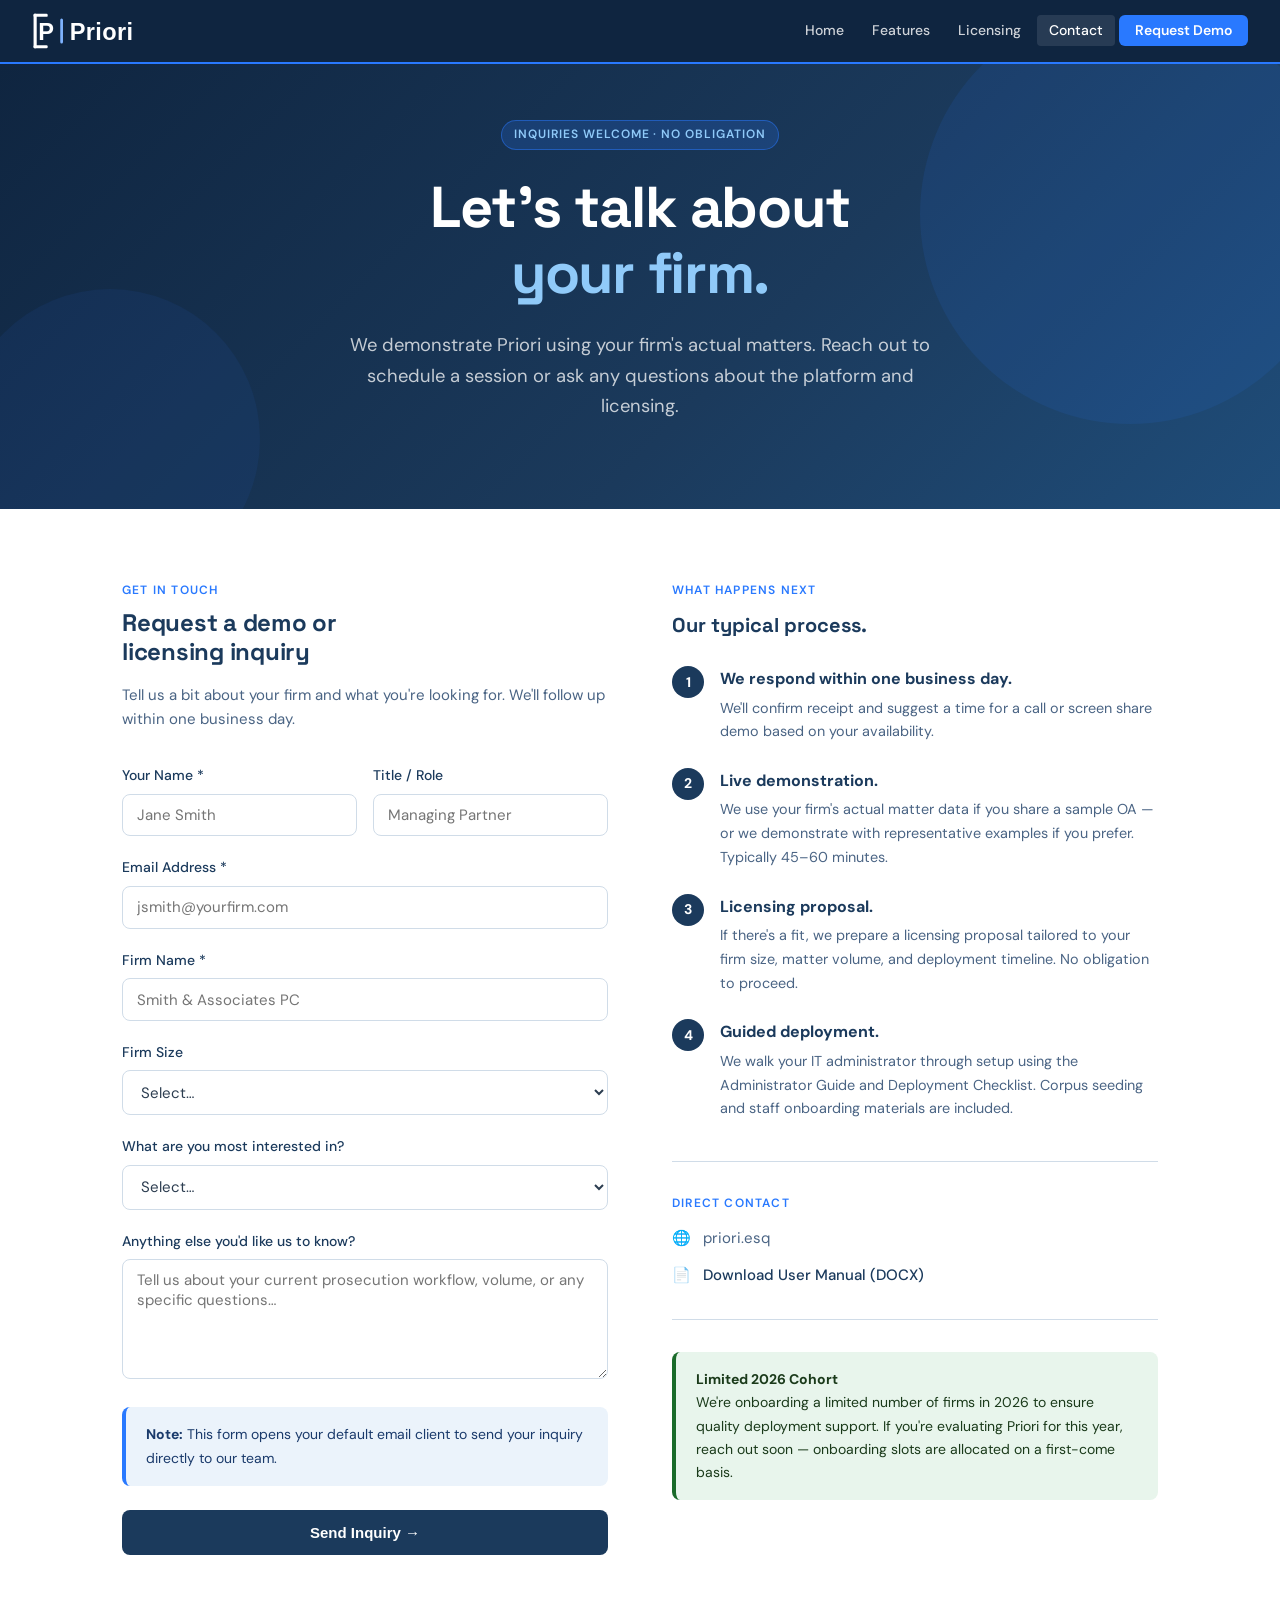
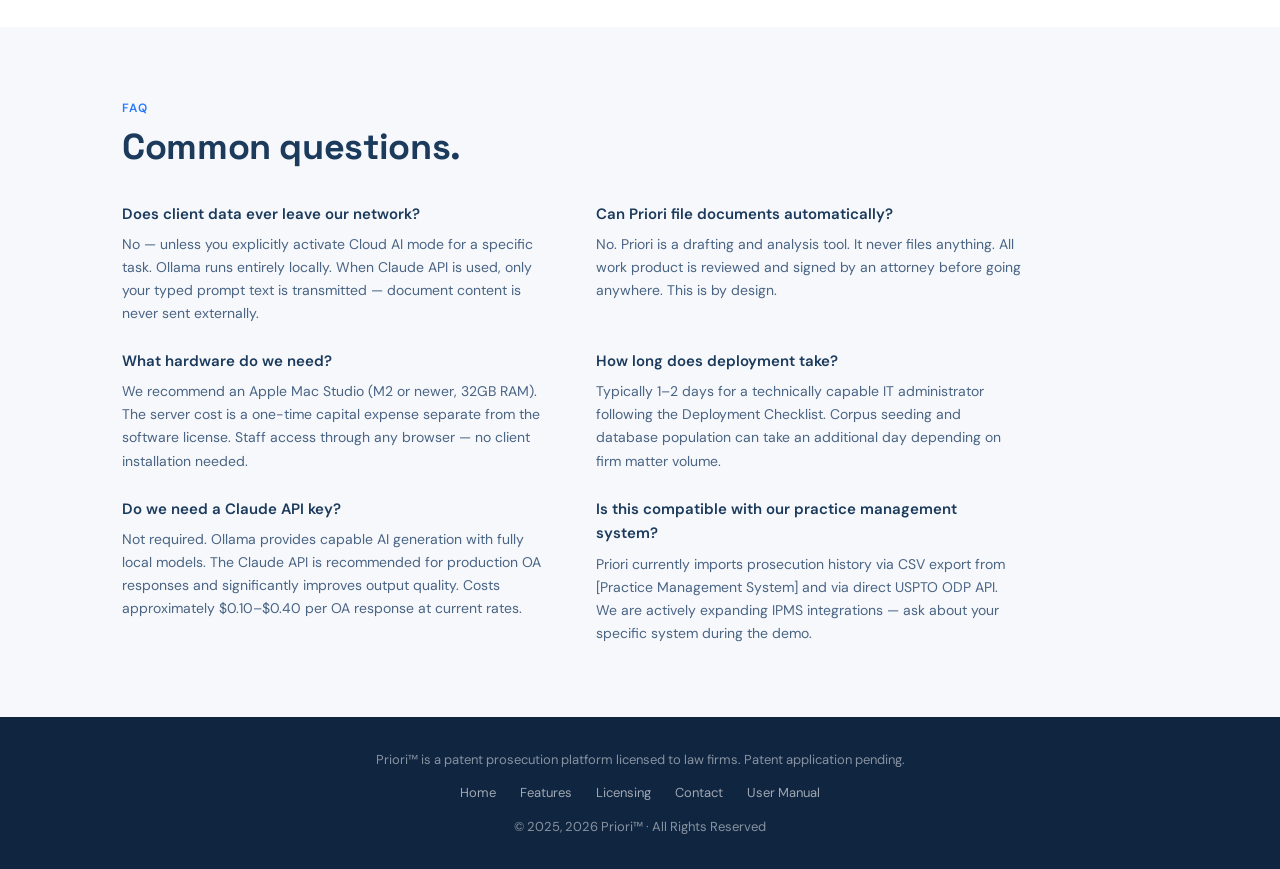
==== commit f462955d: "Logo: full wordmark SVG, correct size, no redundant text" ====
--- a/contact.html
+++ b/contact.html
@@ -12,8 +12,8 @@
 
 <nav class="nav">
   <a href="index.html" class="nav-logo">
-    <img src="priori_logo.svg" alt="Priori" style="width:36px;height:36px;">
-    <span class="nav-wordmark">Priori</span>
+    <img src="priori_logo.svg" alt="Priori">
+
   </a>
   <ul class="nav-links">
     <li><a href="index.html">Home</a></li>
--- a/styles.css
+++ b/styles.css
@@ -55,14 +55,7 @@
   text-decoration: none;
 }
 
-.nav-logo img { height: 36px; }
-.nav-wordmark {
-  font-family: 'Space Grotesk', sans-serif;
-  font-weight: 600;
-  font-size: 1.25rem;
-  color: #ffffff;
-  letter-spacing: 0.01em;
-}
+.nav-logo img { height: 44px; width: auto; }
 
 .nav-links {
   display: flex;
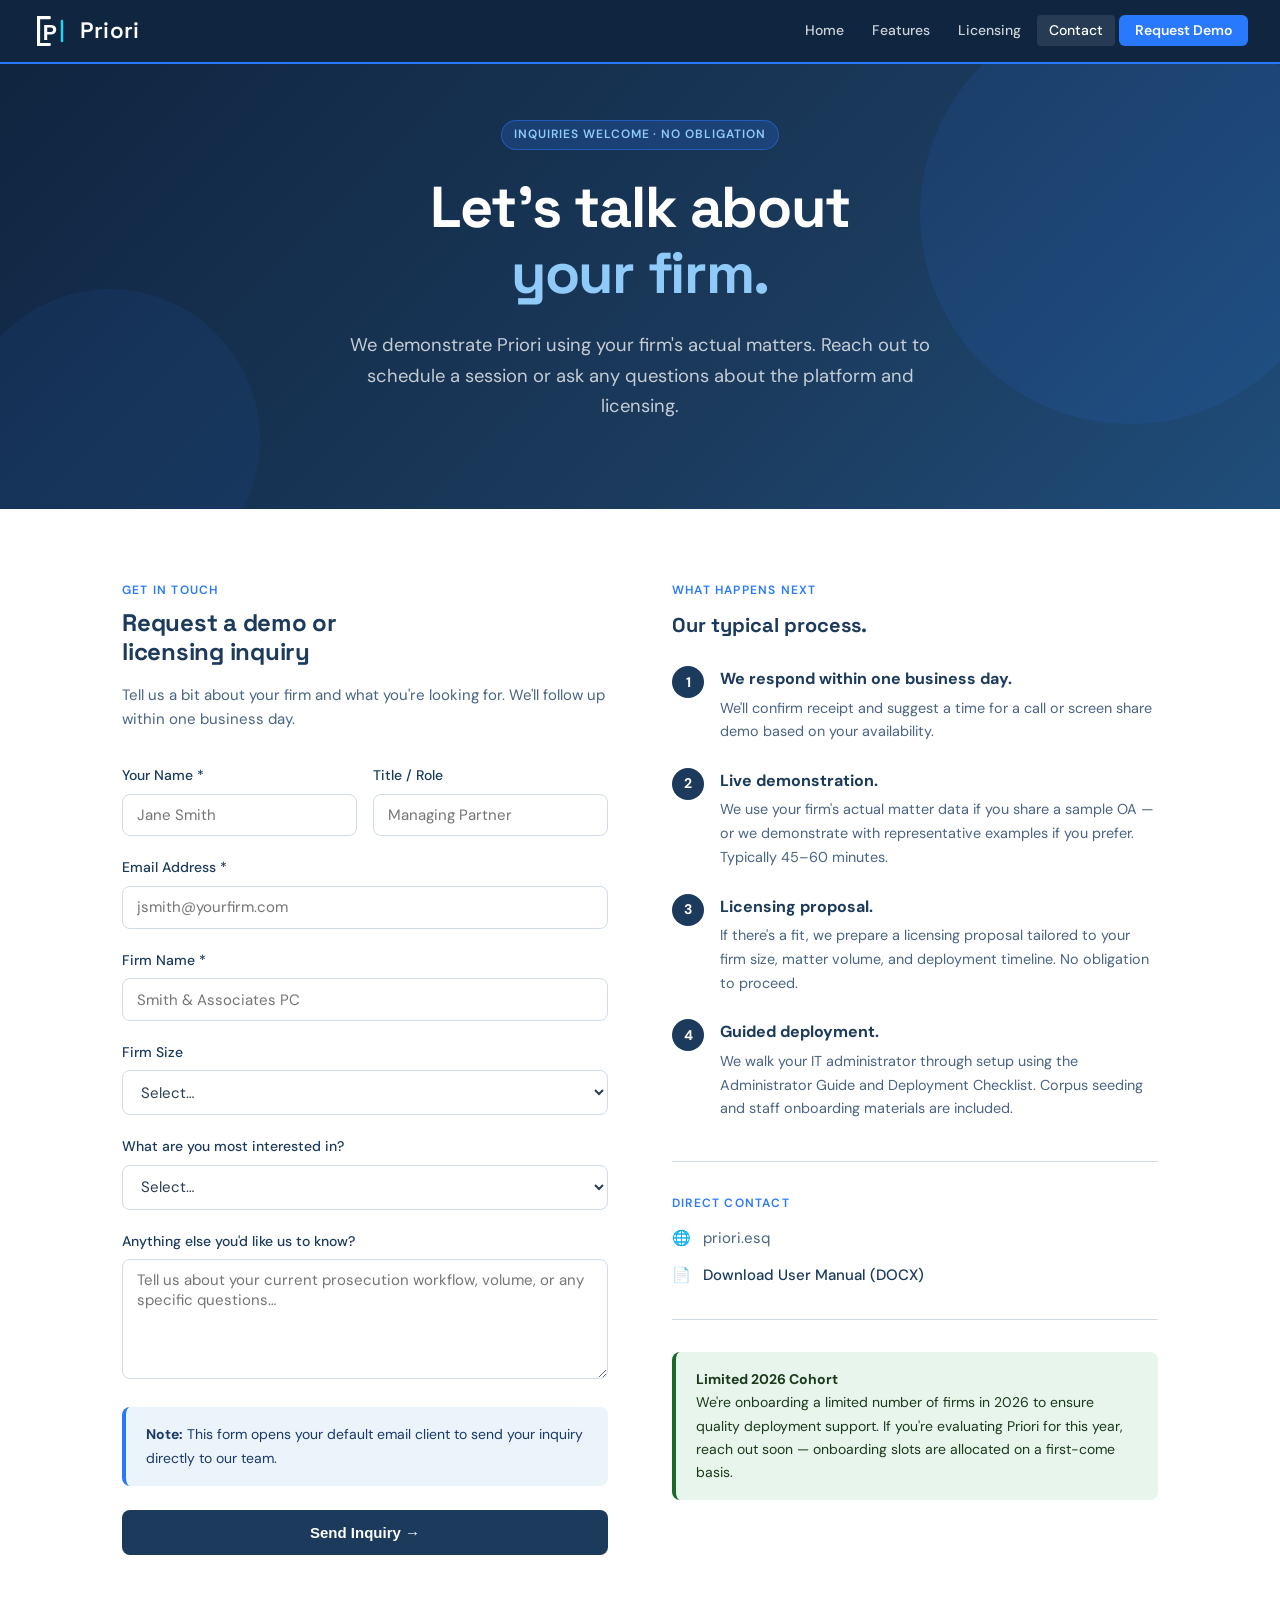
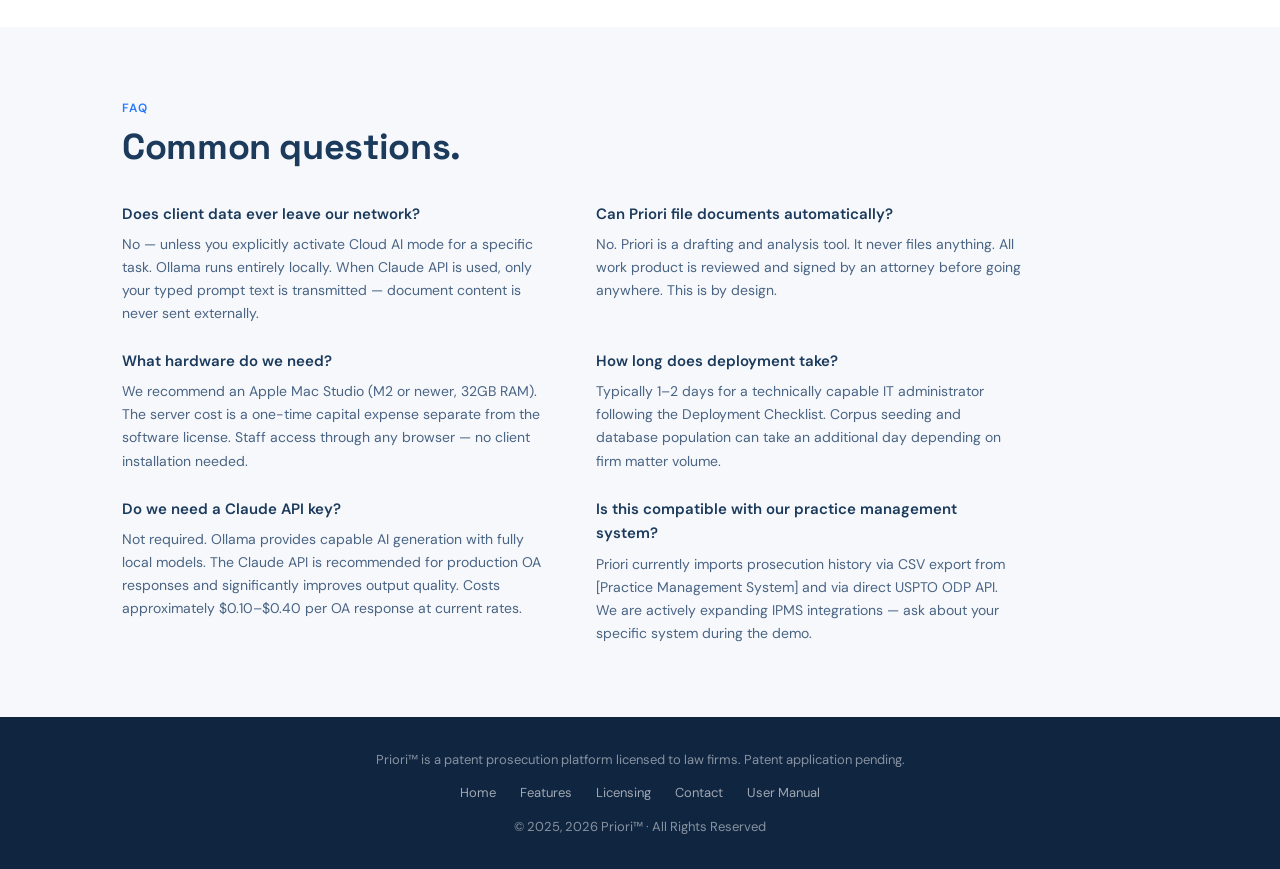
==== commit ac8cda02: "Logo: use exact app icon SVG + Priori as HTML text, same as app" ====
--- a/contact.html
+++ b/contact.html
@@ -13,6 +13,7 @@
 <nav class="nav">
   <a href="index.html" class="nav-logo">
     <img src="priori_logo.svg" alt="Priori">
+    <span class="nav-wordmark">Priori</span>
 
   </a>
   <ul class="nav-links">
--- a/styles.css
+++ b/styles.css
@@ -55,7 +55,14 @@
   text-decoration: none;
 }
 
-.nav-logo img { height: 44px; width: auto; }
+.nav-logo img { height: 40px; width: 40px; }
+.nav-wordmark {
+  font-family: 'Space Grotesk', sans-serif;
+  font-weight: 600;
+  font-size: 1.4rem;
+  color: #ffffff;
+  letter-spacing: 0.01em;
+}
 
 .nav-links {
   display: flex;
